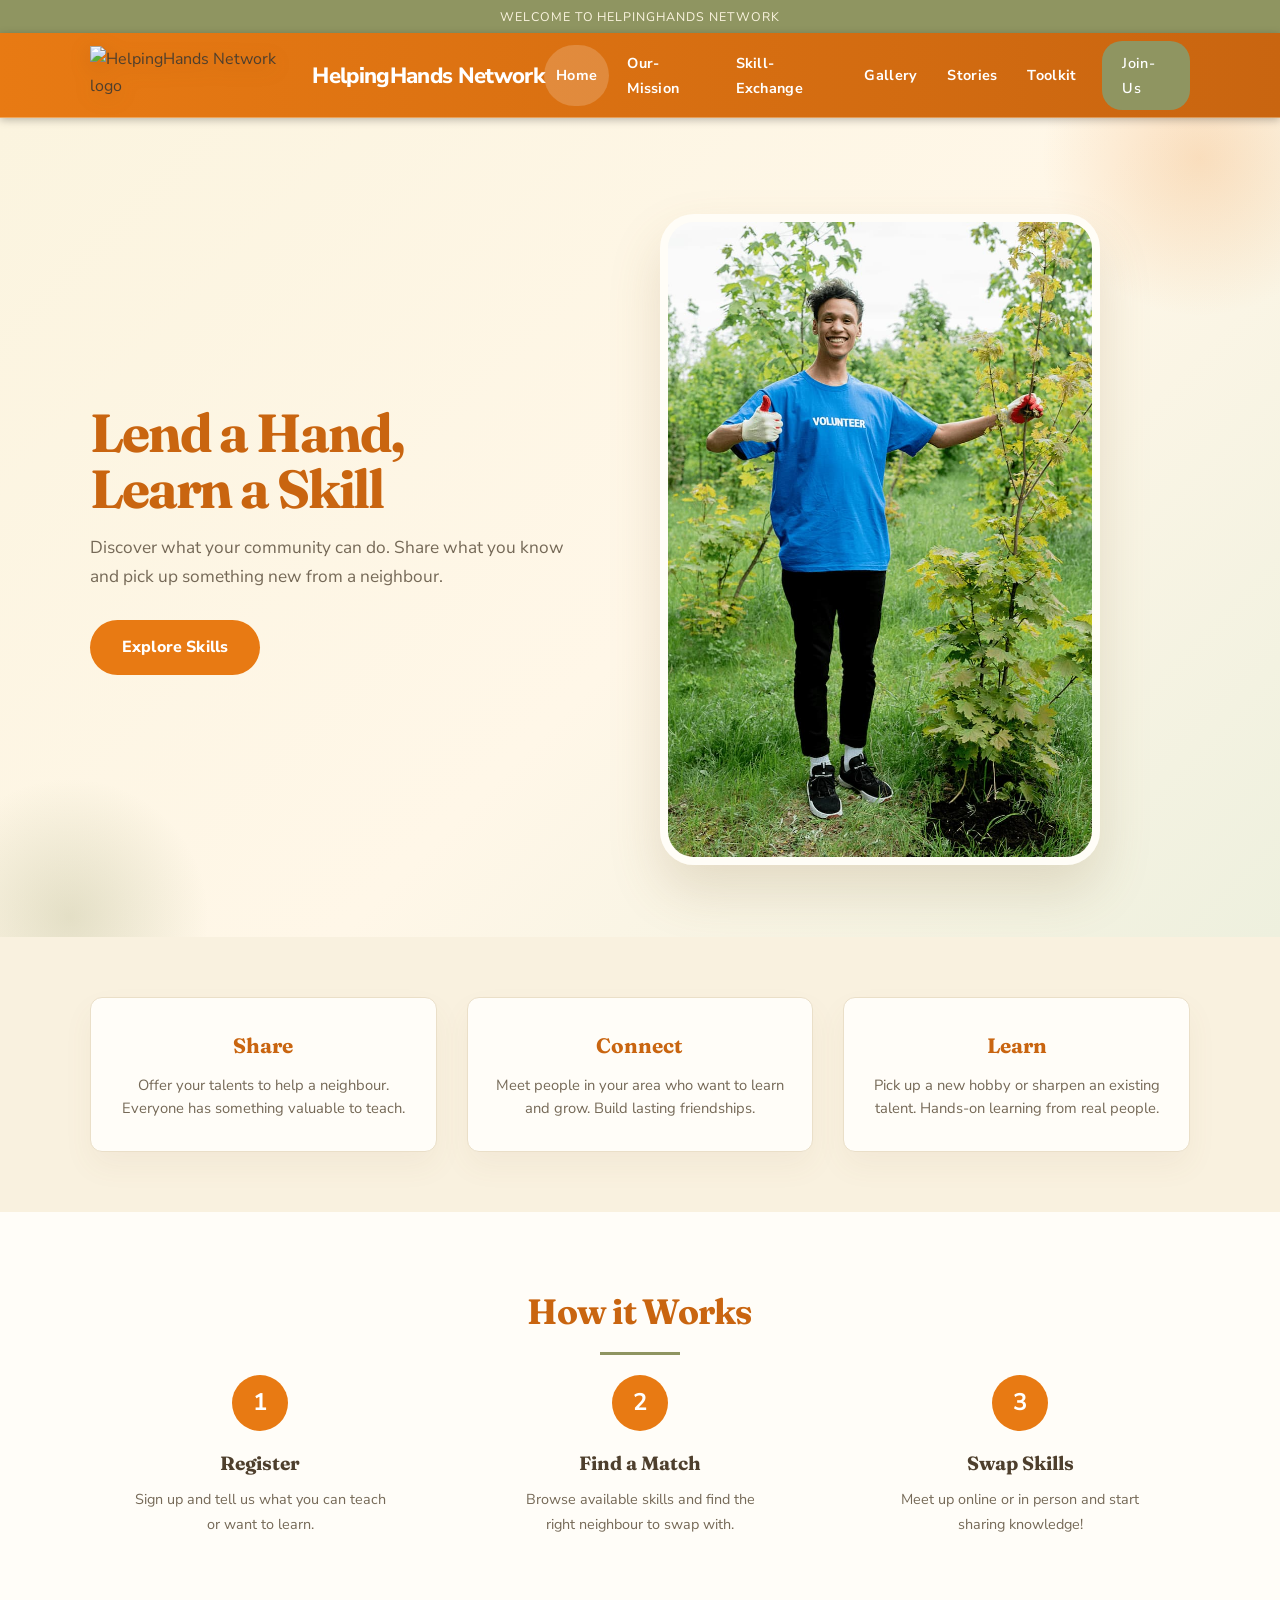
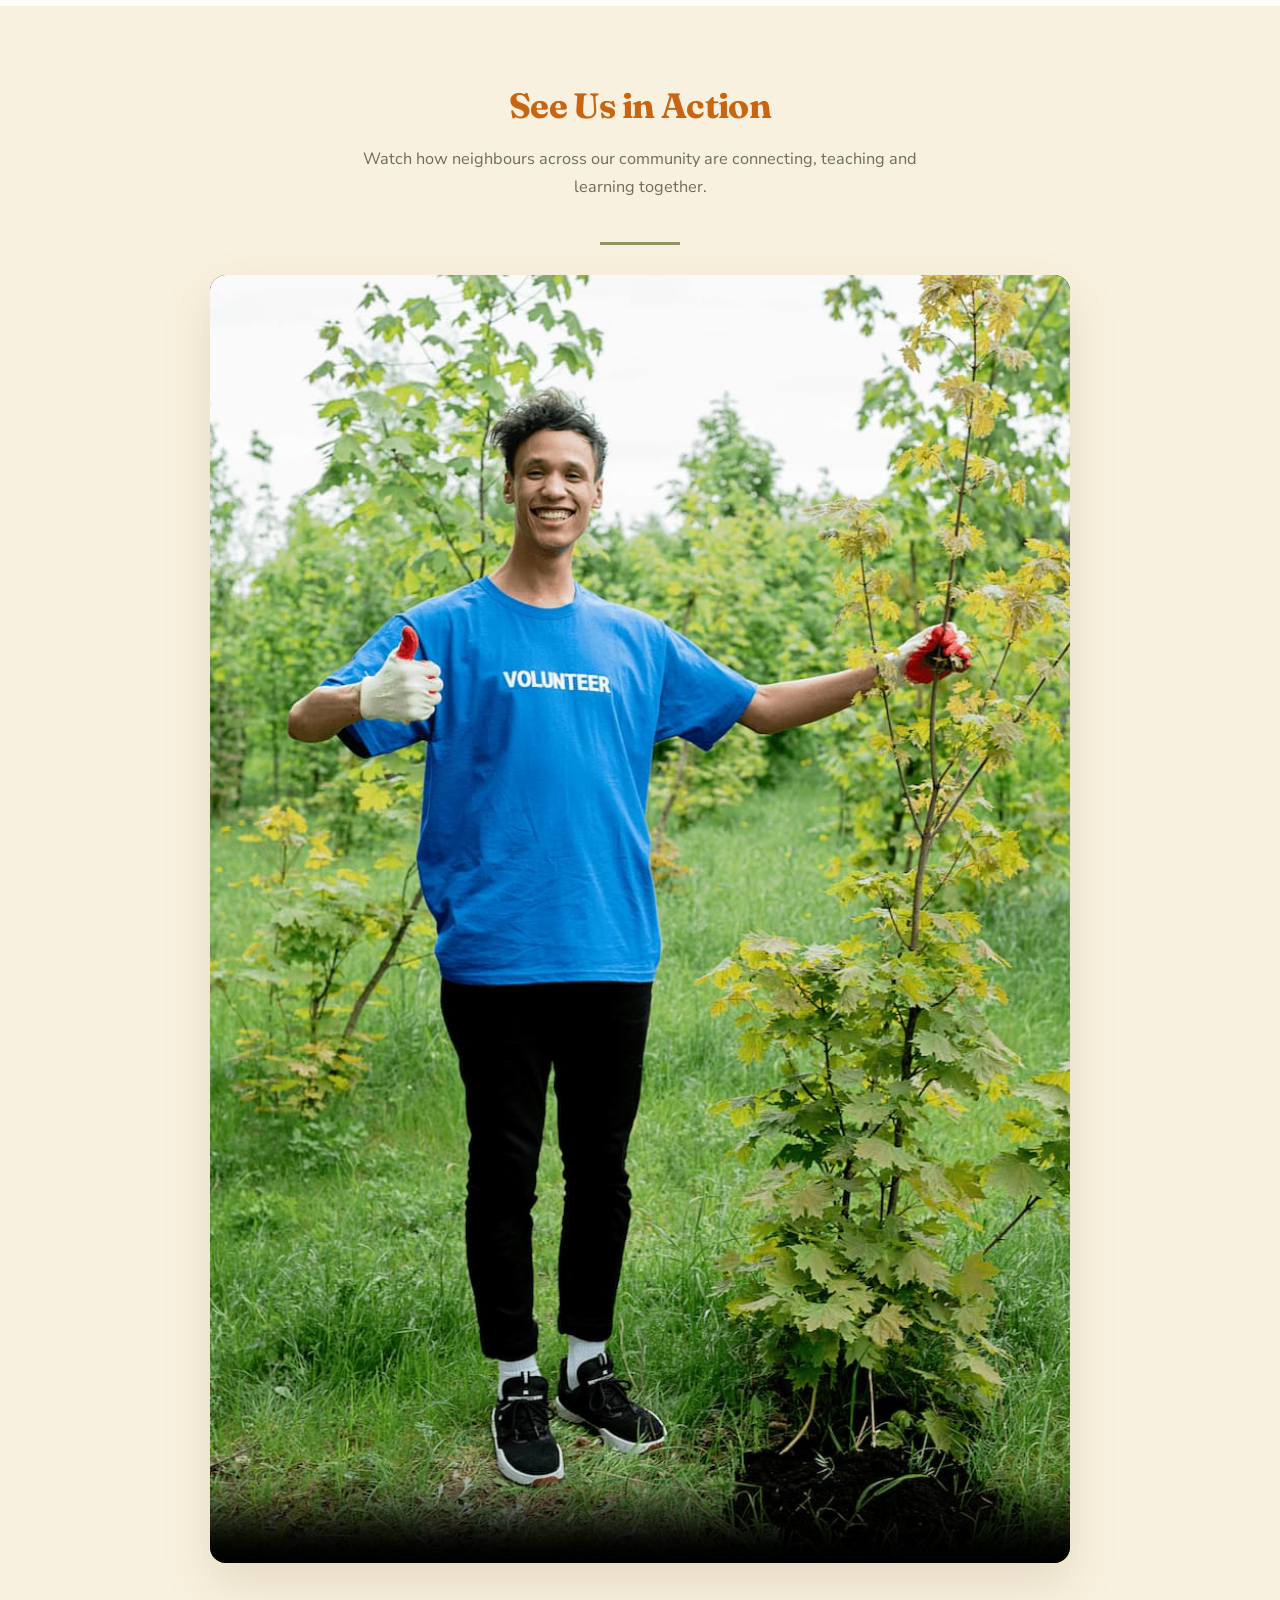
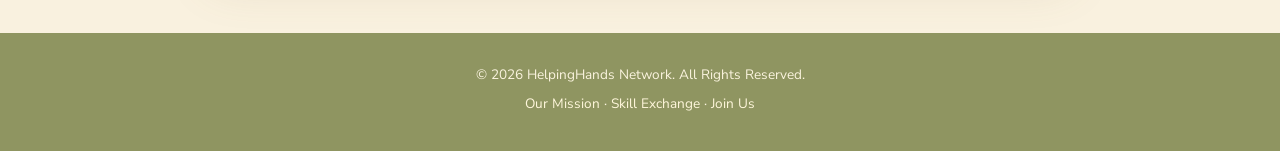
==== CW/CW/index.html @ ed3d60a6 "Add Toolkit nav link to all pages, fix image filenames with spaces" ====
<!DOCTYPE html>
<html lang="en">
<head>
  <meta charset="UTF-8">
  <meta name="viewport" content="width=device-width, initial-scale=1.0">
  <meta name="description" content="HelpingHands Network - Lend a Hand, Learn a Skill. A community platform connecting neighbours through skill sharing.">
  <title>Home | HelpingHands Network</title>
  <!-- External shared CSS stylesheet -->
  <link rel="stylesheet" href="css/styles.css">
</head>
<body>

  <!-- ============ Top Info Bar ============ -->
  <div class="top-bar">
    <span>Welcome to HelpingHands Network</span>
  </div>

  <!-- ============ Header / Navigation ============ -->
  <header class="header">
    <div class="container">
      <!-- Logo and site name -->
      <a href="index.html" class="logo-area">
        <img src="images/logo.png" alt="HelpingHands Network logo" loading="lazy">
        <h1>HelpingHands Network</h1>
      </a>

      <!-- Navigation links -->
      <nav class="nav-links" aria-label="Main navigation">
        <a href="index.html" class="active">Home</a>
        <a href="about.html">Our-Mission</a>
        <a href="services.html">Skill-Exchange</a>
        <a href="gallery.html">Gallery</a>
        <a href="stories.html">Stories</a>
        <a href="toolkit.html">Toolkit</a>
        <a href="join.html" class="btn-join">Join-Us</a>
      </nav>

      <!-- Hamburger button for mobile -->
      <button class="hamburger" aria-label="Open navigation menu" aria-expanded="false">
        <span></span><span></span><span></span>
      </button>
    </div>
  </header>

  <main>
  <!-- ============ Hero Section ============ -->
  <section class="hero">
    <div class="container">
      <div class="hero-text fade-in">
        <h2>Lend a Hand,<br>Learn a Skill</h2>
        <p>Discover what your community can do. Share what you know and pick up something new from a neighbour.</p>
        <a href="services.html" class="btn-primary">Explore Skills</a>
      </div>
      <div class="hero-image fade-in">
        <!-- Neighborhood illustration image -->
        <img src="images/1h.jpg" alt="Colourful illustration of a friendly community with people helping each other" loading="lazy">
      </div>
    </div>
  </section>

  <!-- ============ Features: Share, Connect, Learn ============ -->
  <section class="features">
    <div class="container">
      <div class="features-grid">

        <div class="feature-card fade-in">
          <h3>Share</h3>
          <p>Offer your talents to help a neighbour. Everyone has something valuable to teach.</p>
        </div>

        <div class="feature-card fade-in">
          <h3>Connect</h3>
          <p>Meet people in your area who want to learn and grow. Build lasting friendships.</p>
        </div>

        <div class="feature-card fade-in">
          <h3>Learn</h3>
          <p>Pick up a new hobby or sharpen an existing talent. Hands-on learning from real people.</p>
        </div>

      </div>
    </div>
  </section>

  <!-- ============ How it Works ============ -->
  <section class="how-it-works">
    <div class="container">
      <h2 class="section-title fade-in">How it Works</h2>
      <hr class="section-divider">

      <div class="steps-grid">

        <div class="step fade-in">
          <div class="step-number">1</div>
          <h3>Register</h3>
          <p>Sign up and tell us what you can teach or want to learn.</p>
        </div>

        <div class="step fade-in">
          <div class="step-number">2</div>
          <h3>Find a Match</h3>
          <p>Browse available skills and find the right neighbour to swap with.</p>
        </div>

        <div class="step fade-in">
          <div class="step-number">3</div>
          <h3>Swap Skills</h3>
          <p>Meet up online or in person and start sharing knowledge!</p>
        </div>

      </div>
    </div>
  </section>

  <!-- ============ Community Video Section ============ -->
  <section class="video-section">
    <div class="container">
      <h2 class="section-title fade-in">See Us in Action</h2>
      <p class="section-subtitle fade-in">Watch how neighbours across our community are connecting, teaching and learning together.</p>
      <hr class="section-divider">
      <div class="video-wrapper fade-in">
        <!-- Community showcase video -->
        <video controls preload="metadata" poster="images/1h.jpg">
          <source src="images/video.mp4" type="video/mp4">
          Your browser does not support the video tag. Please upgrade to a modern browser.
        </video>
      </div>
    </div>
  </section>

  </main><!-- /main -->

  <!-- ============ Footer ============ -->
  <footer class="footer">
    <div class="container">
      <p>&copy; 2026 HelpingHands Network. All Rights Reserved.</p>
      <p>
        <a href="about.html">Our Mission</a> &middot;
        <a href="services.html">Skill Exchange</a> &middot;
        <a href="join.html">Join Us</a>
      </p>
    </div>
  </footer>

  <!-- Scroll-to-top button -->
  <button class="scroll-top" aria-label="Scroll to top">&uarr;</button>

  <!-- External JavaScript file -->
  <script src="js/main.js"></script>
</body>
</html>
---- CW/CW/css/styles.css ----
@import url('https://fonts.googleapis.com/css2?family=Fraunces:opsz,wght@9..144,600;9..144,700&family=Nunito+Sans:wght@400;500;600;700;800&display=swap');

/* ============================================================
   styles.css — Shared stylesheet for HelpingHands Network
   All pages link to this single external CSS file.
   ============================================================ */

/* ---------- CSS Reset & Base ---------- */
*, *::before, *::after {
  margin: 0;
  padding: 0;
  box-sizing: border-box;
}

html {
  scroll-behavior: smooth;
  font-size: 16px;
}

:root {
  --brand-orange: #e87a13;
  --brand-orange-dark: #c96510;
  --brand-sage: #b9be83;
  --brand-sage-dark: #8f9561;
  --brand-cream: #fbf4df;
  --brand-cream-soft: #f5ead2;
  --text-main: #4e3f2d;
  --text-muted: #756957;
  --surface-white: #fffdf8;
  --surface-soft: #f9f1df;
  --border-soft: #eadfc8;
}

body {
  font-family: 'Nunito Sans', 'Trebuchet MS', sans-serif;
  line-height: 1.7;
  color: var(--text-main);
  background-color: var(--brand-cream);
  background-image: radial-gradient(circle at top, rgba(255,255,255,.65), transparent 34%), linear-gradient(180deg, rgba(255,255,255,.18), rgba(255,255,255,0));
}

h1, h2, h3, h4 {
  font-family: 'Fraunces', 'Georgia', serif;
}

a {
  text-decoration: none;
  color: inherit;
}

ul {
  list-style: none;
}

img {
  max-width: 100%;
  height: auto;
  display: block;
}

/* ---------- Utility ---------- */
.container {
  max-width: 1140px;
  margin: 0 auto;
  padding: 0 20px;
}

.sr-only {
  position: absolute;
  width: 1px;
  height: 1px;
  padding: 0;
  margin: -1px;
  overflow: hidden;
  clip: rect(0, 0, 0, 0);
  white-space: nowrap;
  border: 0;
}

.section-title {
  text-align: center;
  font-size: 2.2rem;
  color: var(--brand-orange-dark);
  margin-bottom: 10px;
  letter-spacing: -0.02em;
}

.section-subtitle {
  text-align: center;
  font-size: 1.02rem;
  color: var(--text-muted);
  margin-bottom: 40px;
  max-width: 600px;
  margin-left: auto;
  margin-right: auto;
}

.section-divider {
  width: 80px;
  height: 3px;
  background-color: var(--brand-sage-dark);
  margin: 10px auto 20px;
  border: none;
}

/* ---------- Top Bar ---------- */
.top-bar {
  background-color: var(--brand-sage-dark);
  color: var(--brand-cream);
  font-size: 0.78rem;
  padding: 6px 0;
  text-align: center;
  letter-spacing: 0.08em;
  text-transform: uppercase;
}

.top-bar span {
  margin: 0 16px;
}

/* ---------- Header / Navbar ---------- */
.header {
  background: linear-gradient(90deg, var(--brand-orange) 0%, var(--brand-orange-dark) 100%);
  padding: 0 0;
  position: sticky;
  top: 0;
  z-index: 1000;
  box-shadow: 0 2px 8px rgba(0,0,0,.25);
}

.header::after {
  content: '';
  position: absolute;
  inset: auto 0 0;
  height: 1px;
  background: rgba(255, 247, 220, 0.35);
}

.header .container {
  display: flex;
  align-items: center;
  justify-content: space-between;
  min-height: 82px;
  padding-top: 0;
  padding-bottom: 0;
}

.logo-area {
  display: flex;
  align-items: center;
  gap: 12px;
}

.logo-area img {
  height: 60px;
  width: auto;
  filter: drop-shadow(0 5px 10px rgba(126, 62, 0, 0.2));
}

.logo-area h1 {
  font-family: 'Nunito Sans', 'Trebuchet MS', sans-serif;
  font-size: 1.38rem;
  font-weight: 800;
  letter-spacing: -0.03em;
  color: #fff;
  white-space: nowrap;
  line-height: 1;
}

/* Navigation links */
.nav-links {
  display: flex;
  align-items: center;
  gap: 6px;
}

.nav-links a {
  color: #fff;
  padding: 18px 12px;
  font-size: 0.9rem;
  font-weight: 700;
  letter-spacing: 0.02em;
  transition: background-color 0.3s, color 0.3s;
  border-radius: 999px;
}

.nav-links a:hover,
.nav-links a.active {
  background-color: rgba(255, 255, 255, 0.18);
}

.nav-links .btn-join {
  background-color: var(--brand-sage-dark);
  padding: 10px 20px;
  border-radius: 20px;
  margin-left: 8px;
  font-weight: 600;
  transition: background-color 0.3s, transform 0.2s;
}

.nav-links .btn-join:hover {
  background-color: #7b824f;
  transform: scale(1.05);
}

/* Hamburger menu (mobile) */
.hamburger {
  display: none;
  flex-direction: column;
  gap: 5px;
  cursor: pointer;
  background: none;
  border: none;
  padding: 10px;
}

.hamburger span {
  display: block;
  width: 26px;
  height: 3px;
  background: #fff;
  border-radius: 3px;
  transition: transform 0.3s, opacity 0.3s;
}

/* ---------- Hero Section ---------- */
.hero {
  background: linear-gradient(135deg, var(--brand-cream) 0%, #fff7e8 55%, #eef0de 100%);
  padding: 96px 0 72px;
  position: relative;
  overflow: hidden;
}

.hero::before,
.hero::after {
  content: '';
  position: absolute;
  border-radius: 50%;
  pointer-events: none;
}

.hero::before {
  width: 320px;
  height: 320px;
  top: -120px;
  right: -80px;
  background: radial-gradient(circle, rgba(232,122,19,.2) 0%, rgba(232,122,19,0) 70%);
}

.hero::after {
  width: 280px;
  height: 280px;
  left: -70px;
  bottom: -120px;
  background: radial-gradient(circle, rgba(143,149,97,.24) 0%, rgba(143,149,97,0) 70%);
}

.hero .container {
  display: flex;
  align-items: center;
  gap: 40px;
  position: relative;
  z-index: 1;
}

.hero-text {
  flex: 1;
  max-width: 540px;
}

.hero-text h2 {
  font-size: 3.35rem;
  color: var(--brand-orange-dark);
  line-height: 1.05;
  margin-bottom: 16px;
  letter-spacing: -0.04em;
}

.hero-text p {
  font-size: 1.08rem;
  color: var(--text-muted);
  margin-bottom: 28px;
  max-width: 500px;
}

.hero-image {
  flex: 1;
  text-align: center;
}

.hero-image img {
  max-width: 440px;
  border-radius: 34px;
  border: 8px solid rgba(255, 253, 248, 0.9);
  box-shadow: 0 26px 52px rgba(135, 103, 58, 0.18);
  background: rgba(255,255,255,.65);
  animation: float 4s ease-in-out infinite;
}

@keyframes float {
  0%, 100% { transform: translateY(0); }
  50%      { transform: translateY(-12px); }
}

/* Shared button styles */
.btn-primary {
  display: inline-block;
  background-color: var(--brand-orange);
  color: #fff;
  padding: 14px 32px;
  border-radius: 999px;
  font-size: 1rem;
  font-weight: 800;
  letter-spacing: 0.01em;
  border: none;
  cursor: pointer;
  transition: background-color 0.3s, transform 0.2s, box-shadow 0.3s;
}

.btn-primary:hover {
  background-color: var(--brand-orange-dark);
  transform: translateY(-2px);
  box-shadow: 0 4px 14px rgba(201,101,16,.35);
}

.btn-primary--full {
  width: 100%;
}

.btn-secondary {
  display: inline-block;
  background-color: var(--brand-sage-dark);
  color: #fff;
  padding: 12px 28px;
  border-radius: 999px;
  font-size: 0.95rem;
  font-weight: 700;
  border: none;
  cursor: pointer;
  transition: background-color 0.3s, transform 0.2s;
}

.btn-secondary:hover {
  background-color: #7b824f;
  transform: translateY(-2px);
}

/* ---------- Features Row (Share, Connect, Learn) ---------- */
.features {
  padding: 60px 0;
  background-color: var(--surface-soft);
}

.features-grid {
  display: grid;
  grid-template-columns: repeat(3, 1fr);
  gap: 30px;
}

.feature-card {
  text-align: center;
  padding: 30px 20px;
  background: var(--surface-white);
  border-radius: 12px;
  border: 1px solid var(--border-soft);
  box-shadow: 0 14px 30px rgba(136, 110, 73, 0.06);
  transition: transform 0.3s, box-shadow 0.3s;
}

.feature-card:hover {
  transform: translateY(-6px);
  box-shadow: 0 8px 24px rgba(0,0,0,.1);
}

.feature-card h3 {
  font-size: 1.3rem;
  color: var(--brand-orange-dark);
  margin-bottom: 10px;
}

.feature-card p {
  font-size: 0.92rem;
  color: var(--text-muted);
  line-height: 1.6;
}

/* ---------- How It Works ---------- */
.how-it-works {
  padding: 70px 0;
  background: var(--surface-white);
}

.steps-grid {
  display: grid;
  grid-template-columns: repeat(3, 1fr);
  gap: 40px;
  text-align: center;
}

.step {
  position: relative;
  padding: 0 12px;
}

.step-number {
  display: inline-flex;
  align-items: center;
  justify-content: center;
  width: 56px;
  height: 56px;
  border-radius: 50%;
  background-color: var(--brand-orange);
  color: #fff;
  font-size: 1.5rem;
  font-weight: 700;
  margin-bottom: 16px;
  /* Pulse animation on hover */
  transition: transform 0.3s;
}

.step:hover .step-number {
  transform: scale(1.15);
}

.step h3 {
  font-size: 1.2rem;
  color: var(--text-main);
  margin-bottom: 8px;
}

.step p {
  font-size: 0.9rem;
  color: var(--text-muted);
  max-width: 260px;
  margin: 0 auto;
}

/* ---------- Mission Section (about.html) ---------- */
.mission-section {
  padding: 70px 0;
  text-align: center;
  background: var(--surface-white);
}

.mission-since {
  text-transform: uppercase;
  letter-spacing: 3px;
  font-size: 0.85rem;
  color: var(--brand-sage-dark);
  margin-bottom: 6px;
}

.mission-body {
  max-width: 720px;
  margin: 0 auto;
}

.mission-body h3 {
  font-size: 1.5rem;
  color: var(--brand-orange-dark);
  margin-bottom: 16px;
}

.mission-body p {
  font-size: 1rem;
  color: var(--text-muted);
  line-height: 1.8;
}

.mission-body-extra {
  margin-top: 12px;
}

/* Audio player wrapper on about page */
.audio-wrapper {
  margin-top: 28px;
  background: var(--surface-white);
  border: 1px solid var(--border-soft);
  border-radius: 12px;
  padding: 20px 24px;
  display: inline-block;
  box-shadow: 0 4px 14px rgba(136, 110, 73, 0.08);
}

.audio-label {
  font-size: 0.9rem;
  font-weight: 700;
  color: var(--brand-orange-dark);
  margin-bottom: 10px;
  letter-spacing: 0.02em;
}

.audio-wrapper audio {
  display: block;
  width: 320px;
  accent-color: var(--brand-orange);
}

/* ---------- Values Cards ---------- */
.values-section {
  padding: 60px 0;
  background-color: var(--surface-soft);
}

.values-grid {
  display: grid;
  grid-template-columns: repeat(3, 1fr);
  gap: 30px;
}

.value-card {
  background: var(--surface-white);
  padding: 36px 24px;
  border-radius: 12px;
  text-align: center;
  border-top: 4px solid var(--brand-sage-dark);
  box-shadow: 0 14px 28px rgba(136, 110, 73, 0.05);
  transition: transform 0.3s, box-shadow 0.3s;
}

.value-card:hover {
  transform: translateY(-5px);
  box-shadow: 0 6px 20px rgba(0,0,0,.1);
}

.value-card h3 {
  font-size: 1.2rem;
  color: var(--brand-orange-dark);
  margin-bottom: 10px;
}

.value-card p {
  font-size: 0.9rem;
  color: var(--text-muted);
  line-height: 1.7;
}

/* ---------- Action Image Section ---------- */
.action-section {
  padding: 60px 0;
  text-align: center;
  background: var(--surface-white);
}

.action-section img {
  max-width: 700px;
  margin: 20px auto 0;
  border-radius: 12px;
  box-shadow: 0 4px 20px rgba(0,0,0,.12);
}

/* ---------- Skill Exchange Cards ---------- */
.skills-section {
  padding: 70px 0;
  background: var(--surface-white);
}

.skills-grid {
  display: grid;
  grid-template-columns: repeat(3, 1fr);
  gap: 30px;
}

.skill-card {
  background: var(--surface-white);
  border-radius: 12px;
  overflow: hidden;
  border: 1px solid var(--border-soft);
  box-shadow: 0 12px 26px rgba(136, 110, 73, 0.08);
  transition: transform 0.3s, box-shadow 0.3s;
}

.skill-card:hover {
  transform: translateY(-6px);
  box-shadow: 0 8px 28px rgba(0,0,0,.15);
}

.skill-card img {
  width: 100%;
  height: 200px;
  object-fit: cover;
}

.skill-card-body {
  padding: 20px;
  text-align: center;
}

.skill-card-body h3 {
  font-size: 1.15rem;
  color: var(--brand-orange-dark);
  margin-bottom: 8px;
}

.skill-card-body p {
  font-size: 0.88rem;
  color: var(--text-muted);
  margin-bottom: 16px;
  line-height: 1.6;
}

.btn-book {
  display: inline-block;
  background-color: var(--brand-sage-dark);
  color: #fff;
  padding: 10px 24px;
  border-radius: 24px;
  font-size: 0.9rem;
  font-weight: 600;
  border: none;
  cursor: pointer;
  transition: background-color 0.3s, transform 0.2s;
}

.btn-book:hover {
  background-color: #7b824f;
  transform: scale(1.05);
}

/* ---------- Request Skill Section ---------- */
.request-section {
  padding: 60px 0;
  background: linear-gradient(180deg, var(--surface-soft) 0%, var(--brand-cream) 100%);
  text-align: center;
}

.request-section h2 {
  font-family: 'Georgia', serif;
  font-size: 1.6rem;
  color: var(--brand-orange-dark);
  margin-bottom: 10px;
}

.request-section p {
  font-size: 0.95rem;
  color: var(--text-muted);
  margin-bottom: 24px;
  max-width: 560px;
  margin-left: auto;
  margin-right: auto;
}

.request-form {
  max-width: 500px;
  margin: 0 auto;
}

.request-form input[type="text"] {
  width: 100%;
  padding: 14px 18px;
  border: 2px solid var(--border-soft);
  border-radius: 8px;
  font-size: 1rem;
  margin-bottom: 16px;
  transition: border-color 0.3s;
  background: var(--surface-white);
}

.request-form input[type="text"]:focus {
  outline: none;
  border-color: var(--brand-orange);
}

.btn-request {
  display: inline-block;
  background-color: var(--brand-orange);
  color: #fff;
  padding: 14px 36px;
  border-radius: 30px;
  font-size: 1rem;
  font-weight: 600;
  border: none;
  cursor: pointer;
  transition: background-color 0.3s, transform 0.2s;
  width: 100%;
}

.btn-request:hover {
  background-color: var(--brand-orange-dark);
  transform: translateY(-2px);
}

/* ---------- Gallery Grid ---------- */
.gallery-section {
  padding: 70px 0;
  background: var(--surface-white);
}

.gallery-grid {
  display: grid;
  grid-template-columns: repeat(4, 1fr);
  gap: 16px;
}

.gallery-item {
  position: relative;
  overflow: hidden;
  border-radius: 14px;
  cursor: pointer;
  box-shadow: 0 10px 24px rgba(136, 110, 73, 0.12);
}

.gallery-item img {
  width: 100%;
  height: 220px;
  object-fit: cover;
  transition: transform 0.4s ease;
}

.gallery-item:hover img {
  transform: scale(1.08);
}

/* Overlay label */
.gallery-label {
  position: absolute;
  bottom: 0;
  left: 0;
  right: 0;
  background: linear-gradient(transparent, rgba(0,0,0,.65));
  color: #fff;
  padding: 18px 12px 12px;
  font-size: 0.95rem;
  font-weight: 600;
  text-align: center;
  transition: opacity 0.3s;
}

/* ---------- Modal (Gallery Lightbox) ---------- */
.modal-overlay {
  display: none;
  position: fixed;
  top: 0; left: 0;
  width: 100%; height: 100%;
  background: rgba(0,0,0,.85);
  z-index: 2000;
  align-items: center;
  justify-content: center;
}

.modal-overlay.active {
  display: flex;
}

.modal-overlay img {
  max-width: 85%;
  max-height: 85vh;
  border-radius: 8px;
  box-shadow: 0 0 40px rgba(0,0,0,.5);
  animation: zoomIn 0.35s ease;
}

@keyframes zoomIn {
  from { transform: scale(0.7); opacity: 0; }
  to   { transform: scale(1);   opacity: 1; }
}

.modal-close {
  position: absolute;
  top: 20px; right: 30px;
  color: #fff;
  font-size: 2.5rem;
  cursor: pointer;
  transition: transform 0.2s;
  background: none;
  border: none;
  line-height: 1;
}

.modal-close:hover {
  transform: scale(1.2);
}

/* ---------- Join / Become a Member ---------- */
.join-section {
  padding: 70px 0;
  background: var(--surface-white);
}

.join-layout {
  display: grid;
  grid-template-columns: 1.2fr 0.8fr;
  gap: 40px;
  align-items: start;
}

/* Left: Membership form */
.member-form-wrapper {
  background: var(--surface-soft);
  padding: 36px;
  border-radius: 14px;
  border: 1px solid var(--border-soft);
  box-shadow: 0 2px 16px rgba(0,0,0,.06);
}

.member-form-wrapper h2 {
  font-family: 'Georgia', serif;
  font-size: 1.8rem;
  color: var(--brand-orange-dark);
  margin-bottom: 6px;
}

.member-form-wrapper > p {
  color: var(--text-muted);
  margin-bottom: 24px;
  font-size: 0.95rem;
}

.form-group {
  margin-bottom: 18px;
}

.form-group label {
  display: block;
  font-size: 0.9rem;
  font-weight: 600;
  color: var(--text-main);
  margin-bottom: 6px;
}

.form-group input,
.form-group select,
.form-group textarea {
  width: 100%;
  padding: 12px 14px;
  border: 2px solid var(--border-soft);
  border-radius: 8px;
  font-size: 0.95rem;
  font-family: inherit;
  transition: border-color 0.3s;
  background: var(--surface-white);
}

.form-group input:focus,
.form-group select:focus,
.form-group textarea:focus {
  outline: none;
  border-color: var(--brand-orange);
}

.form-group textarea {
  resize: vertical;
  min-height: 100px;
}

/* Radio button group */
.radio-group {
  margin-bottom: 18px;
}

.radio-group p {
  font-size: 0.9rem;
  font-weight: 600;
  color: var(--text-main);
  margin-bottom: 8px;
}

.radio-group label {
  display: flex;
  align-items: center;
  gap: 8px;
  font-size: 0.92rem;
  color: var(--text-muted);
  margin-bottom: 6px;
  cursor: pointer;
}

.radio-group input[type="radio"] {
  width: auto;
  accent-color: var(--brand-orange);
}

/* Right sidebar boxes */
.join-sidebar {
  display: flex;
  flex-direction: column;
  gap: 20px;
}

.sidebar-box {
  padding: 24px 20px;
  border-radius: 18px;
  color: #fff;
  box-shadow: 0 16px 30px rgba(136, 110, 73, 0.14);
}

.sidebar-box h3 {
  font-size: 1.15rem;
  margin-bottom: 10px;
}

.sidebar-box p,
.sidebar-box li {
  font-size: 0.88rem;
  line-height: 1.7;
}

.sidebar-box ul {
  margin-top: 6px;
}

.sidebar-box ul li {
  margin-bottom: 6px;
}

.sidebar-hub {
  background-color: var(--brand-orange);
}

.sidebar-why {
  background-color: var(--brand-sage-dark);
}

/* Legacy join-grid kept for backwards compatibility */
.join-grid {
  display: grid;
  grid-template-columns: 1fr 1fr;
  gap: 50px;
  align-items: start;
}

.join-info h2 {
  font-family: 'Georgia', serif;
  font-size: 2rem;
  color: var(--brand-orange-dark);
  margin-bottom: 16px;
}

.join-info p {
  color: var(--text-muted);
  margin-bottom: 20px;
  line-height: 1.7;
}

.contact-details li {
  margin-bottom: 12px;
  font-size: 0.95rem;
  color: var(--text-muted);
}

.contact-details li strong {
  color: var(--text-main);
}

.join-form {
  background: var(--surface-soft);
  padding: 36px;
  border-radius: 14px;
  border: 1px solid var(--border-soft);
  box-shadow: 0 2px 16px rgba(0,0,0,.06);
}

/* ---------- Stories / Neighborhood Snapshots ---------- */
.stories-section {
  padding: 70px 0;
  background: linear-gradient(180deg, var(--surface-soft) 0%, var(--surface-white) 100%);
}

.stories-grid {
  display: grid;
  grid-template-columns: repeat(3, 1fr);
  gap: 30px;
}

.story-card {
  background: var(--surface-white);
  border-radius: 12px;
  overflow: hidden;
  border: 1px solid var(--border-soft);
  box-shadow: 0 12px 28px rgba(136, 110, 73, 0.08);
  transition: transform 0.3s, box-shadow 0.3s;
}

.story-card:hover {
  transform: translateY(-5px);
  box-shadow: 0 8px 26px rgba(0,0,0,.14);
}

.story-card img {
  width: 100%;
  height: 240px;
  object-fit: cover;
}

.story-card blockquote {
  padding: 20px;
  font-size: 0.92rem;
  color: var(--text-muted);
  font-style: italic;
  line-height: 1.7;
  border-left: 4px solid var(--brand-sage-dark);
  margin: 0;
}

.story-card cite {
  display: block;
  margin-top: 10px;
  font-style: normal;
  font-weight: 700;
  color: var(--brand-orange);
  font-size: 0.9rem;
}

/* ---------- Toolkit Page ---------- */
.toolkit-section {
  padding: 70px 0;
  background: var(--surface-white);
}

.toolkit-grid {
  display: grid;
  grid-template-columns: repeat(2, 1fr);
  gap: 30px;
}

.toolkit-card {
  background: var(--surface-soft);
  padding: 30px 24px;
  border-radius: 12px;
  border: 1px solid var(--border-soft);
  border-left: 5px solid var(--brand-sage-dark);
  transition: transform 0.3s, box-shadow 0.3s;
}

.toolkit-card:hover {
  transform: translateY(-4px);
  box-shadow: 0 6px 20px rgba(0,0,0,.08);
}

.toolkit-card h3 {
  font-size: 1.15rem;
  color: var(--brand-orange-dark);
  margin-bottom: 8px;
}

.toolkit-card p {
  font-size: 0.9rem;
  color: var(--text-muted);
  line-height: 1.7;
}

/* ---------- Community Video Section ---------- */
.video-section {
  padding: 70px 0;
  background: var(--surface-soft);
}

.video-wrapper {
  max-width: 860px;
  margin: 30px auto 0;
  border-radius: 16px;
  overflow: hidden;
  box-shadow: 0 20px 48px rgba(136, 110, 73, 0.18);
}

.video-wrapper video {
  width: 100%;
  display: block;
  background: #000;
}

/* ---------- Footer ---------- */
.footer {
  background-color: var(--brand-sage-dark);
  color: var(--brand-cream);
  padding: 30px 0;
  text-align: center;
  font-size: 0.85rem;
}

.footer p {
  margin-bottom: 6px;
}

.footer a {
  color: #fff7dc;
  transition: color 0.2s;
}

.footer a:hover {
  color: var(--brand-orange);
}

/* ---------- Scroll-to-top Button ---------- */
.scroll-top {
  position: fixed;
  bottom: 30px;
  right: 30px;
  width: 46px;
  height: 46px;
  background-color: var(--brand-orange);
  color: #fff;
  border: none;
  border-radius: 50%;
  font-size: 1.4rem;
  cursor: pointer;
  opacity: 0;
  visibility: hidden;
  transition: opacity 0.3s, visibility 0.3s, transform 0.2s;
  z-index: 999;
  box-shadow: 0 4px 12px rgba(0,0,0,.25);
}

.scroll-top.visible {
  opacity: 1;
  visibility: visible;
}

.scroll-top:hover {
  transform: translateY(-3px);
  background-color: var(--brand-orange-dark);
}

/* ---------- Fade-in animation for sections ---------- */
.fade-in {
  opacity: 0;
  transform: translateY(30px);
  transition: opacity 0.7s ease, transform 0.7s ease;
}

.fade-in.visible {
  opacity: 1;
  transform: translateY(0);
}

/* ============================================================
   RESPONSIVE — Media Queries
   ============================================================ */

/* Tablets */
@media (max-width: 992px) {
  .hero .container {
    flex-direction: column;
    text-align: center;
  }

  .hero-text {
    max-width: 100%;
  }

  .hero-text p {
    margin-left: auto;
    margin-right: auto;
  }

  .hero-image img {
    max-width: 360px;
  }

  .features-grid,
  .steps-grid,
  .values-grid,
  .skills-grid,
  .stories-grid {
    grid-template-columns: repeat(2, 1fr);
  }

  .gallery-grid {
    grid-template-columns: repeat(3, 1fr);
  }

  .join-grid,
  .join-layout {
    grid-template-columns: 1fr;
  }

  .toolkit-grid {
    grid-template-columns: 1fr;
  }
}

/* Mobile */
@media (max-width: 600px) {
  .top-bar {
    font-size: 0.7rem;
    letter-spacing: 0.05em;
  }

  .nav-links {
    display: none;
    flex-direction: column;
    position: absolute;
    top: 100%;
    left: 0; right: 0;
    background-color: var(--brand-orange-dark);
    padding: 10px 0;
    box-shadow: 0 4px 8px rgba(0,0,0,.2);
  }

  .nav-links.open {
    display: flex;
  }

  .nav-links a {
    padding: 12px 20px;
    border-radius: 0;
  }

  .header .container {
    min-height: 74px;
  }

  .logo-area img {
    height: 48px;
  }

  .logo-area h1 {
    font-size: 1.08rem;
  }

  .hamburger {
    display: flex;
  }

  .hero-text h2 {
    font-size: 2.35rem;
  }

  .hero {
    padding: 72px 0 56px;
  }

  .features-grid,
  .steps-grid,
  .values-grid,
  .skills-grid,
  .stories-grid {
    grid-template-columns: 1fr;
  }

  .gallery-grid {
    grid-template-columns: repeat(2, 1fr);
  }

  .section-title {
    font-size: 1.7rem;
  }

  .member-form-wrapper {
    padding: 24px 18px;
  }
}
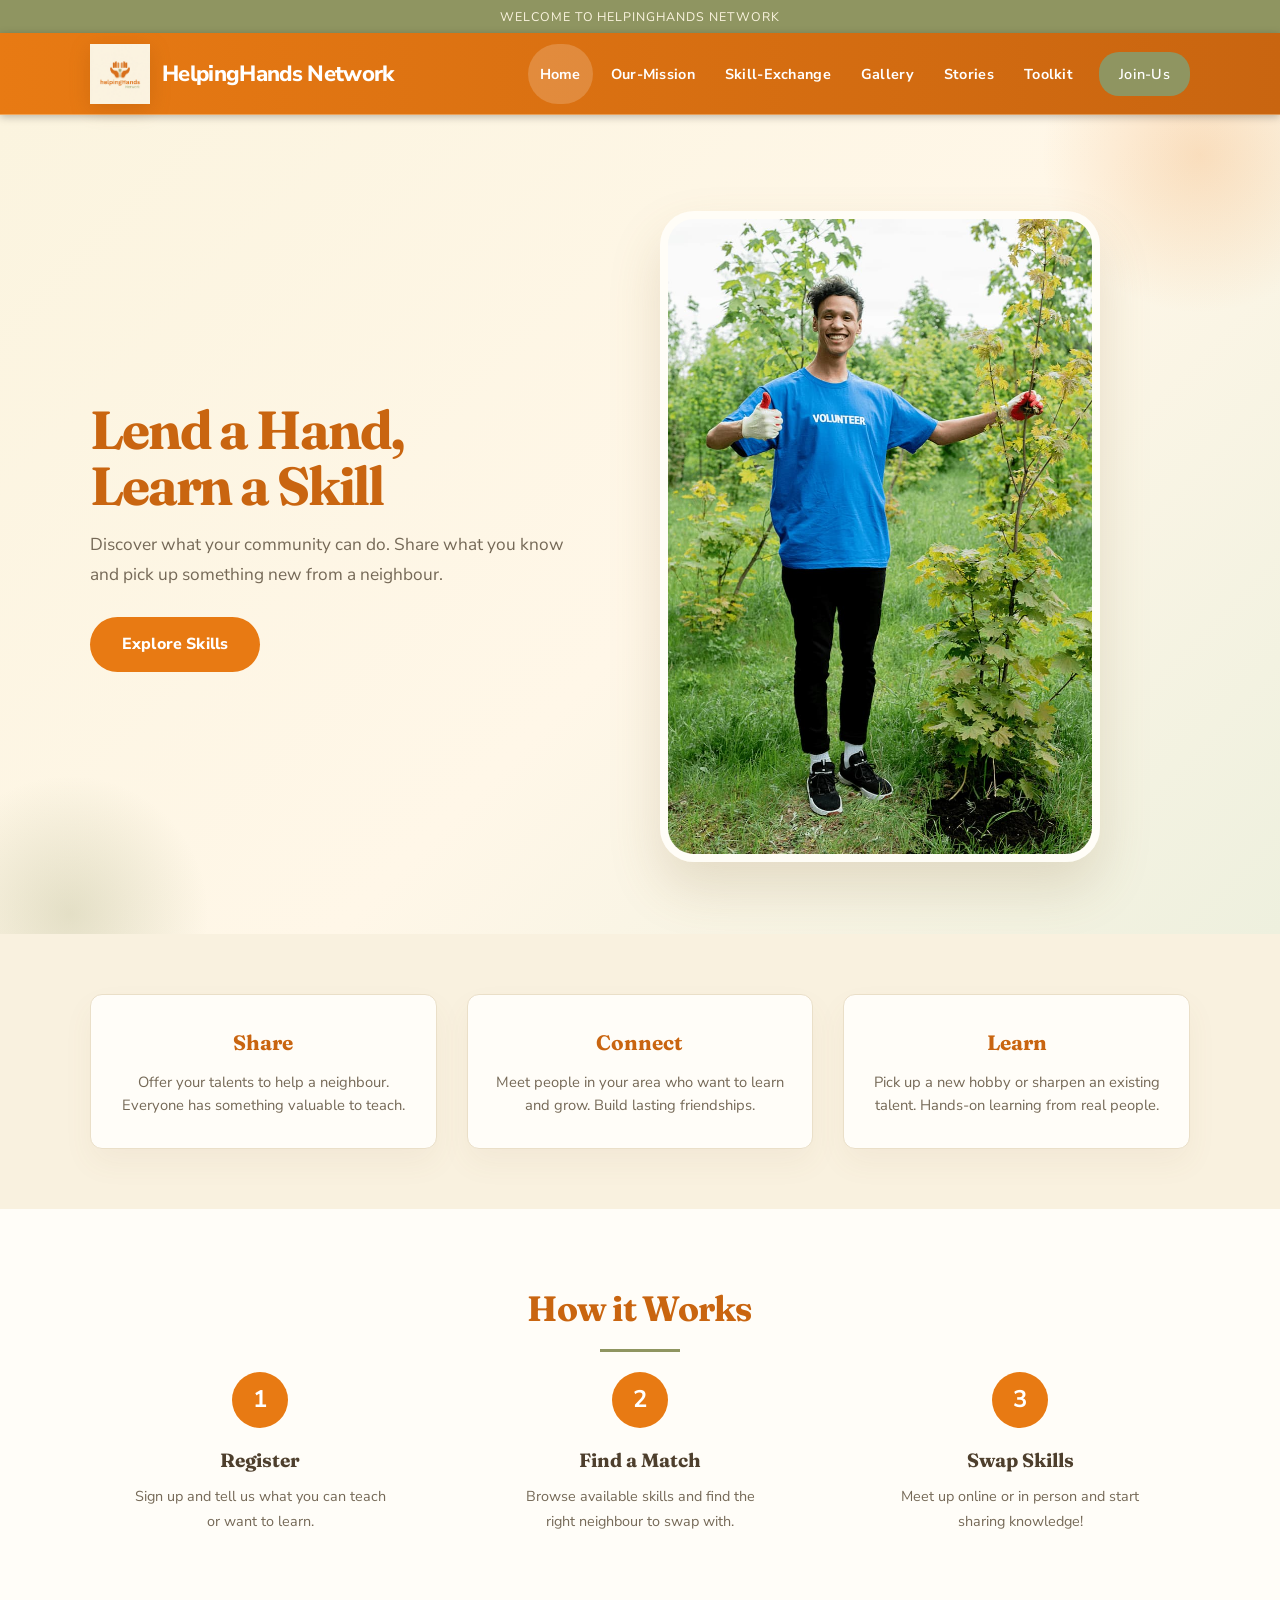
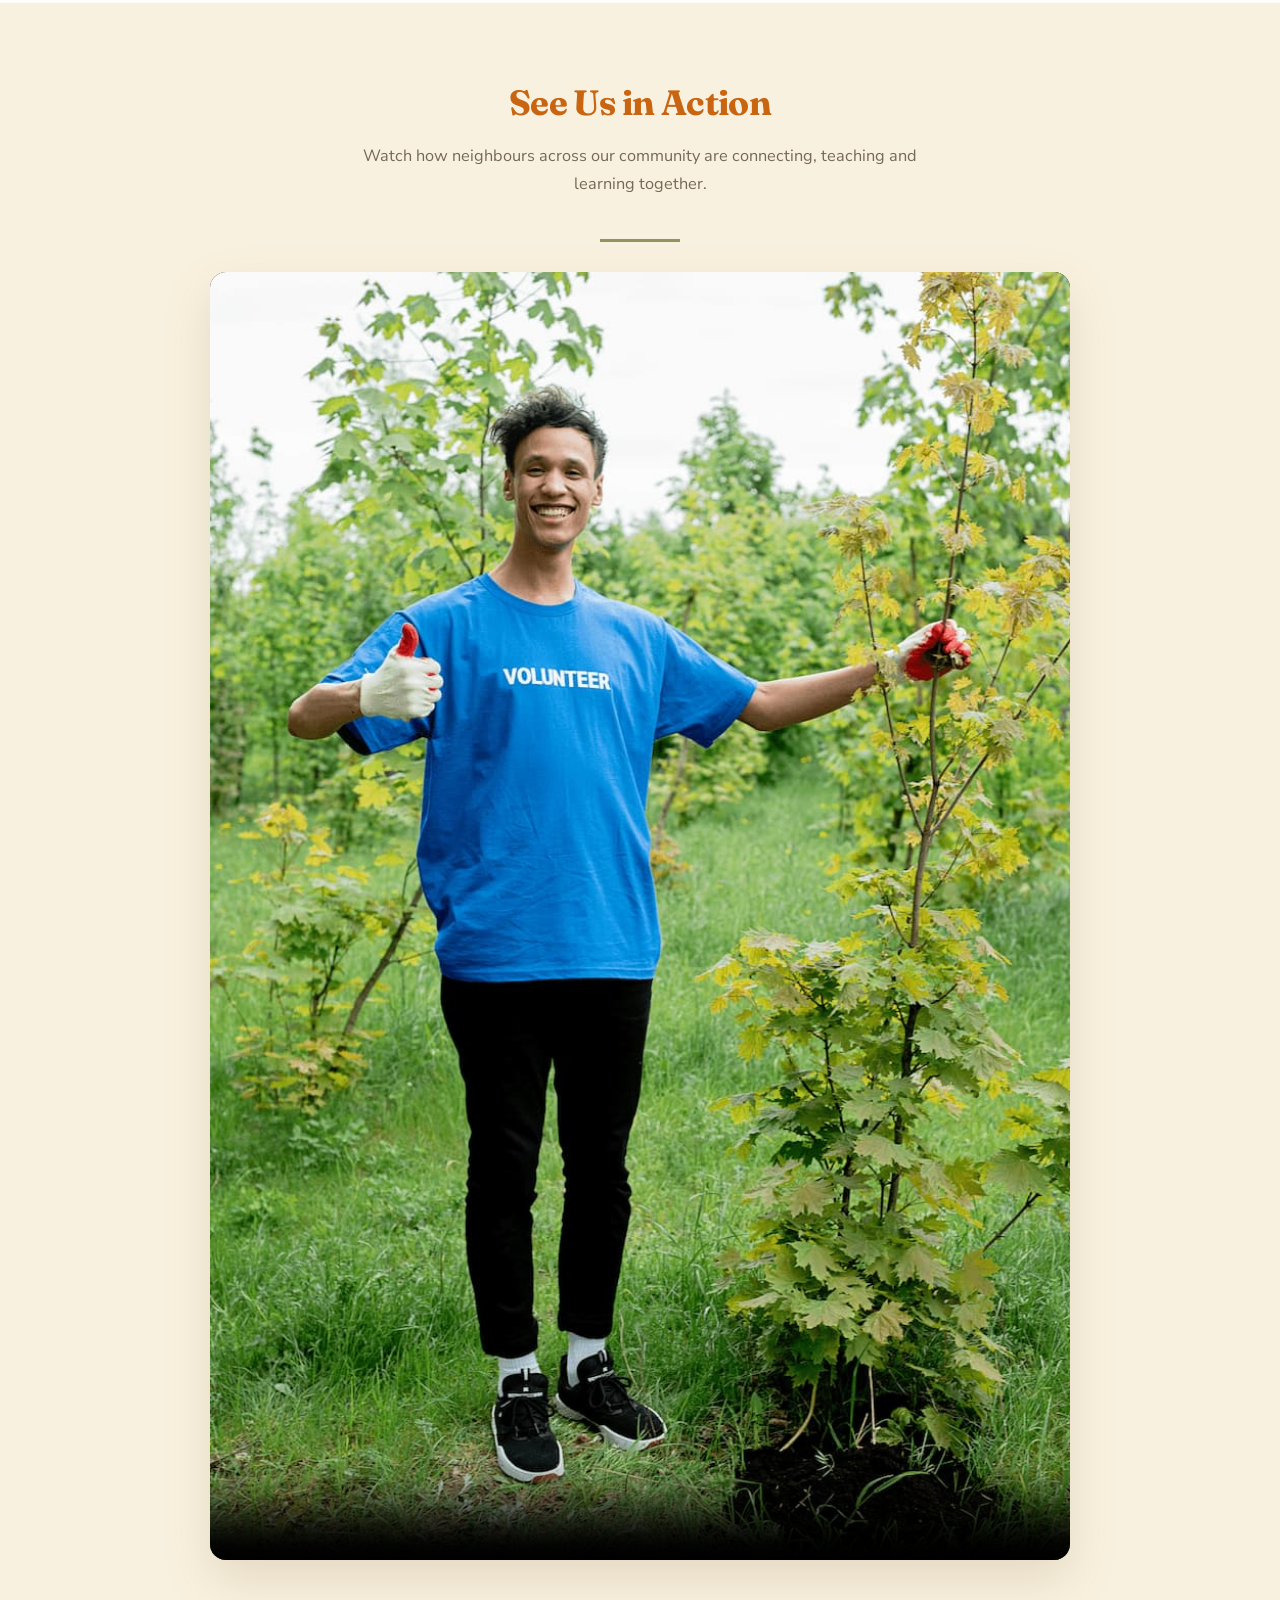
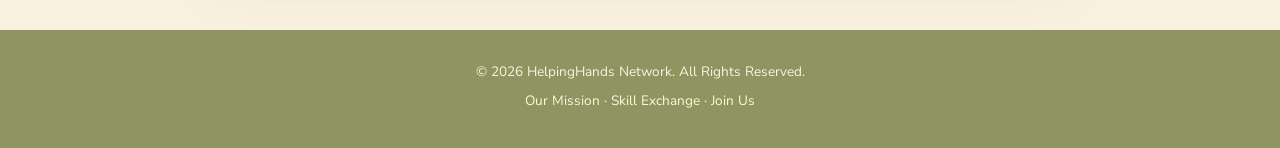
==== commit 6defd318: "Switch logo from logo.png (818KB) to logo.jpg (86KB) across all pages" ====
--- a/CW/CW/index.html
+++ b/CW/CW/index.html
@@ -20,7 +20,7 @@
     <div class="container">
       <!-- Logo and site name -->
       <a href="index.html" class="logo-area">
-        <img src="images/logo.png" alt="HelpingHands Network logo" loading="lazy">
+        <img src="images/logo.jpg" alt="HelpingHands Network logo" loading="lazy">
         <h1>HelpingHands Network</h1>
       </a>
 
